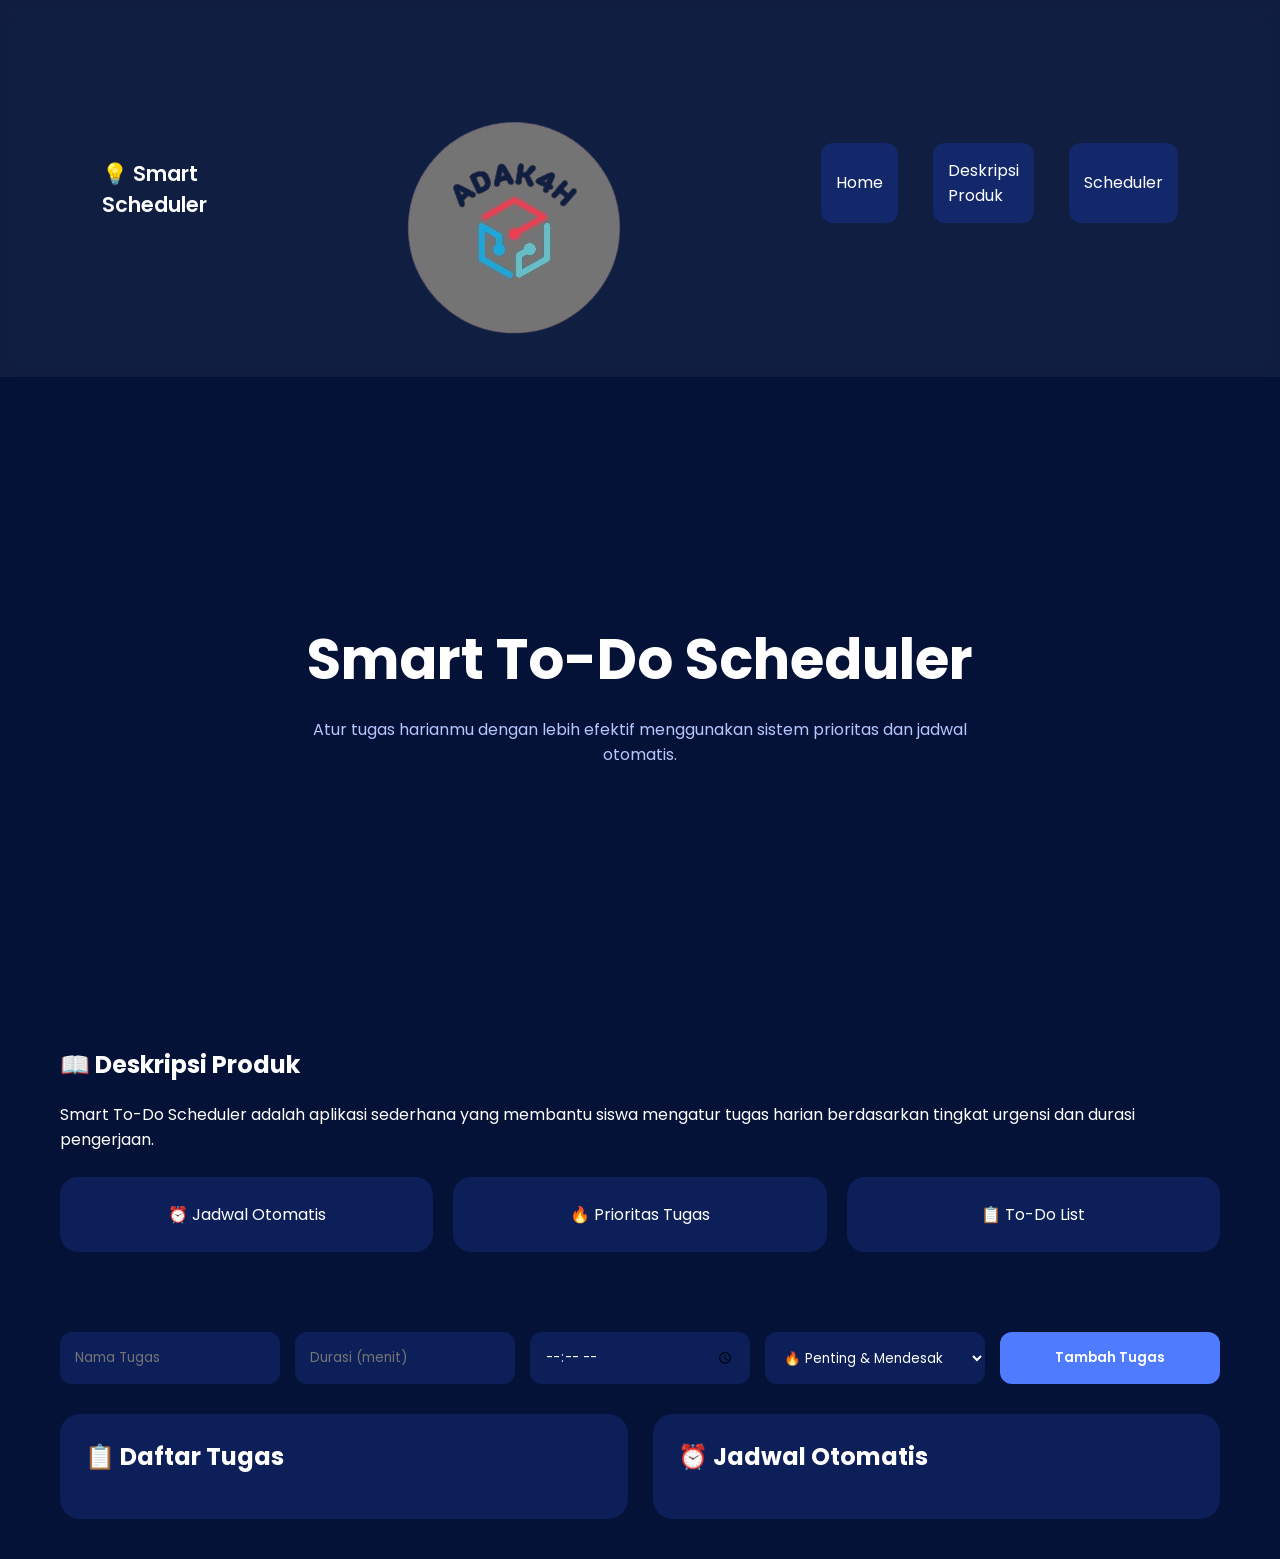
==== index.html @ 7dbcaf1c "Update index.html" ====
<!DOCTYPE html>
<html lang="id">
<head>
    <meta charset="UTF-8">
    <meta name="viewport" content="width=device-width, initial-scale=1.0">
    <title>Smart To-Do Scheduler</title>
    <link rel="stylesheet" href="styles.css">
</head>
<body>

    <nav class="navbar">
        <div class="logo">
            💡 Smart Scheduler
        </div>
        <img src="logo1.png" alt="Logo">
        <ul class="nav-links">
            <li><a href="https://alekxrobot.github.io/ADAK4H/">Home</a></li>
            <li><a href="#deskripsi">Deskripsi Produk</a></li>
            <li><a href="#scheduler">Scheduler</a></li>
        </ul>
    </nav>

    <section id="home" class="hero">
        <h1>Smart To-Do Scheduler</h1>
        <p>
            Atur tugas harianmu dengan lebih efektif menggunakan sistem prioritas dan jadwal otomatis.
        </p>
    </section>
    
    <section id="deskripsi" class="info-card">
        <h2>📖 Deskripsi Produk</h2>

        <p>
            Smart To-Do Scheduler adalah aplikasi sederhana yang membantu siswa
            mengatur tugas harian berdasarkan tingkat urgensi dan durasi pengerjaan.
        </p>

        <div class="features">
            <div class="feature-box">
                ⏰ Jadwal Otomatis
            </div>

            <div class="feature-box">
                🔥 Prioritas Tugas
            </div>

            <div class="feature-box">
                📋 To-Do List
            </div>
        </div>
    </section>

    <!-- Scheduler -->
    <section id="scheduler">

        <div class="form-box">

            <input type="text"
                id="taskName"
                placeholder="Nama Tugas">

            <input type="number"
                id="duration"
                placeholder="Durasi (menit)">

            <input type="time"
                id="startTime">

            <select id="priority">
                <option value="1">🔥 Penting & Mendesak</option>
                <option value="2">⭐ Penting & Tidak Mendesak</option>
                <option value="3">⚡ Tidak Penting & Mendesak</option>
                <option value="4">📝 Tidak Penting & Tidak Mendesak</option>
            </select>

            <button onclick="addTask()">
                Tambah Tugas
            </button>

        </div>

        <div class="content">

            <div class="card">
                <h2>📋 Daftar Tugas</h2>
                <ul id="taskList"></ul>
            </div>

            <div class="card">
                <h2>⏰ Jadwal Otomatis</h2>
                <ul id="scheduleList"></ul>
            </div>

        </div>

    </section>

<script>

let tasks = [];

function addTask(){

    const taskName =
    document.getElementById("taskName").value;

    const duration =
    document.getElementById("duration").value;

    const startTime =
    document.getElementById("startTime").value;

    const priority =
    document.getElementById("priority").value;

    if(!taskName || !duration || !startTime){
        alert("Lengkapi semua data!");
        return;
    }

    tasks.push({
        taskName,
        duration: parseInt(duration),
        startTime,
        priority: parseInt(priority)
    });

    document.getElementById("taskName").value="";
    document.getElementById("duration").value="";

    renderTasks();
    generateSchedule();
}

function renderTasks(){

    const taskList =
    document.getElementById("taskList");

    taskList.innerHTML="";

    tasks.forEach((task,index)=>{

        taskList.innerHTML += `
        <li>
            <div>
                <strong>${task.taskName}</strong><br>
                ${task.duration} menit
            </div>

            <button
            class="delete-btn"
            onclick="deleteTask(${index})">
            Hapus
            </button>
        </li>
        `;
    });
}

function deleteTask(index){

    tasks.splice(index,1);

    renderTasks();
    generateSchedule();
}

function generateSchedule(){

    const scheduleList =
    document.getElementById("scheduleList");

    scheduleList.innerHTML="";

    const sorted =
    [...tasks].sort(
        (a,b)=>a.priority-b.priority
    );

    sorted.forEach(task=>{

        let [hour,minute] =
        task.startTime.split(":").map(Number);

        let start =
        hour*60 + minute;

        let finish =
        start + task.duration;

        let endHour =
        Math.floor(finish/60);

        let endMinute =
        finish%60;

        scheduleList.innerHTML += `
        <li>
            <div>
                <strong>${task.taskName}</strong><br>
                ${task.startTime}
                -
                ${String(endHour).padStart(2,"0")}:
                ${String(endMinute).padStart(2,"0")}
                <br>
                Istirahat 10 menit
            </div>
        </li>
        `;
    });
}

</script>

</body>
</html>
---- styles.css ----
@import url('https://fonts.googleapis.com/css2?family=Poppins:wght@300;400;500;600;700&display=swap');

*{
    margin:0;
    padding:0;
    box-sizing:border-box;
    font-family:'Poppins',sans-serif;
}

html{
    scroll-behavior:smooth;
}

body{
    background:#041237;
    color:white;
}


.navbar{
    width:100%;
    display:flex;
    justify-content:space-between;
    align-items:center;

    padding:20px 8%;

    background:rgba(255,255,255,0.05);

    backdrop-filter:blur(10px);
    position:sticky;
    top:0;
    z-index:1000;
}

.logo{
    font-size:1.3rem;
    font-weight:600;
}

.nav-links{
    display:flex;
    list-style:none;
    gap:35px;
}

.nav-links a{
    text-decoration:none;
    color:white;
    transition:.3s;
}

.nav-links a:hover{
    color:#6d8fff;
}

.hero{
    min-height:70vh;

    display:flex;
    flex-direction:column;
    justify-content:center;
    align-items:center;

    text-align:center;

    padding:20px;
}

.hero h1{
    font-size:3.5rem;
    margin-bottom:15px;
}

.hero p{
    max-width:700px;
    color:#b8c6ff;
}


.info-card{
    max-width:1200px;
    margin:auto;
    padding:40px 20px;
}

.info-card h2{
    margin-bottom:20px;
}

.features{
    display:flex;
    gap:20px;
    margin-top:25px;
    flex-wrap:wrap;
}

.feature-box{
    flex:1;
    min-width:220px;

    background:#0d1f58;

    padding:25px;

    border-radius:18px;

    text-align:center;
}


#scheduler{
    max-width:1200px;
    margin:auto;
    padding:40px 20px;
}

.form-box{
    display:grid;
    grid-template-columns:
    repeat(auto-fit,minmax(200px,1fr));

    gap:15px;

    margin-bottom:30px;
}

.form-box input,
.form-box select{
    padding:15px;

    border:none;
    border-radius:12px;

    background:#0d1f58;
    color:white;
}

.form-box button{
    background:#4f7cff;
    color:white;

    border:none;

    border-radius:12px;

    cursor:pointer;

    font-weight:600;
}


.content{
    display:grid;
    grid-template-columns:1fr 1fr;
    gap:25px;
}

.card{
    background:#0d1f58;

    padding:25px;

    border-radius:20px;
}

.card h2{
    margin-bottom:20px;
}

ul{
    list-style:none;
}

li{
    background:#13286b;

    padding:15px;

    border-radius:12px;

    margin-bottom:12px;

    display:flex;
    justify-content:space-between;
    align-items:center;
}

.delete-btn{
    background:#ff5a5a;
    color:white;

    border:none;

    padding:8px 12px;

    border-radius:8px;

    cursor:pointer;
}



@media(max-width:900px){

    .content{
        grid-template-columns:1fr;
    }

    .hero h1{
        font-size:2.4rem;
    }

}

@media(max-width:768px){

    .navbar{
        flex-direction:column;
        gap:15px;
    }

    .nav-links{
        gap:15px;
        flex-wrap:wrap;
        justify-content:center;
    }

    li{
        flex-direction:column;
        gap:10px;
        align-items:flex-start;
    }

}
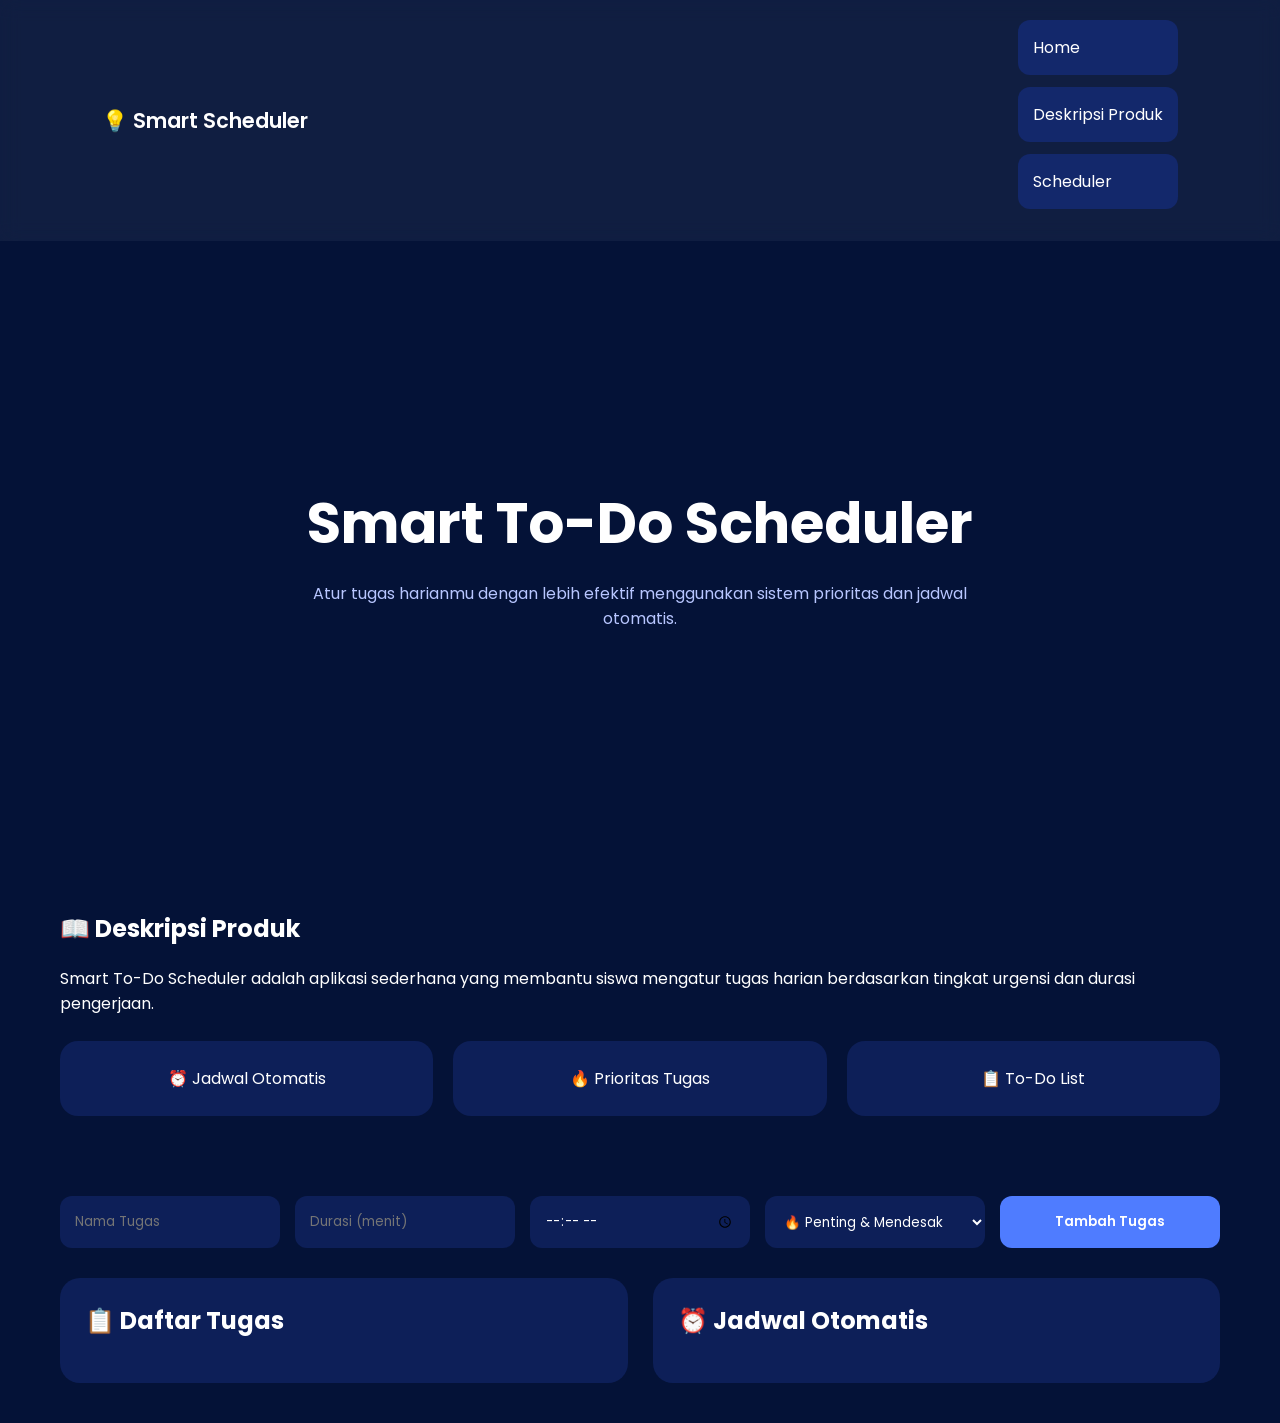
==== commit d9957e2f: "Update index.html" ====
--- a/index.html
+++ b/index.html
@@ -12,7 +12,7 @@
         <div class="logo">
             💡 Smart Scheduler
         </div>
-        <img src="logo1.png" alt="Logo">
+    
         <ul class="nav-links">
             <li><a href="https://alekxrobot.github.io/ADAK4H/">Home</a></li>
             <li><a href="#deskripsi">Deskripsi Produk</a></li>
--- a/styles.css
+++ b/styles.css
@@ -36,6 +36,15 @@
 .logo{
     font-size:1.3rem;
     font-weight:600;
+
+    }
+
+.brand img {
+    width: 150px;
+    height: 150px;
+    object-fit: contain;
+    margin-top: -20px;
+}
 }
 
 .nav-links{
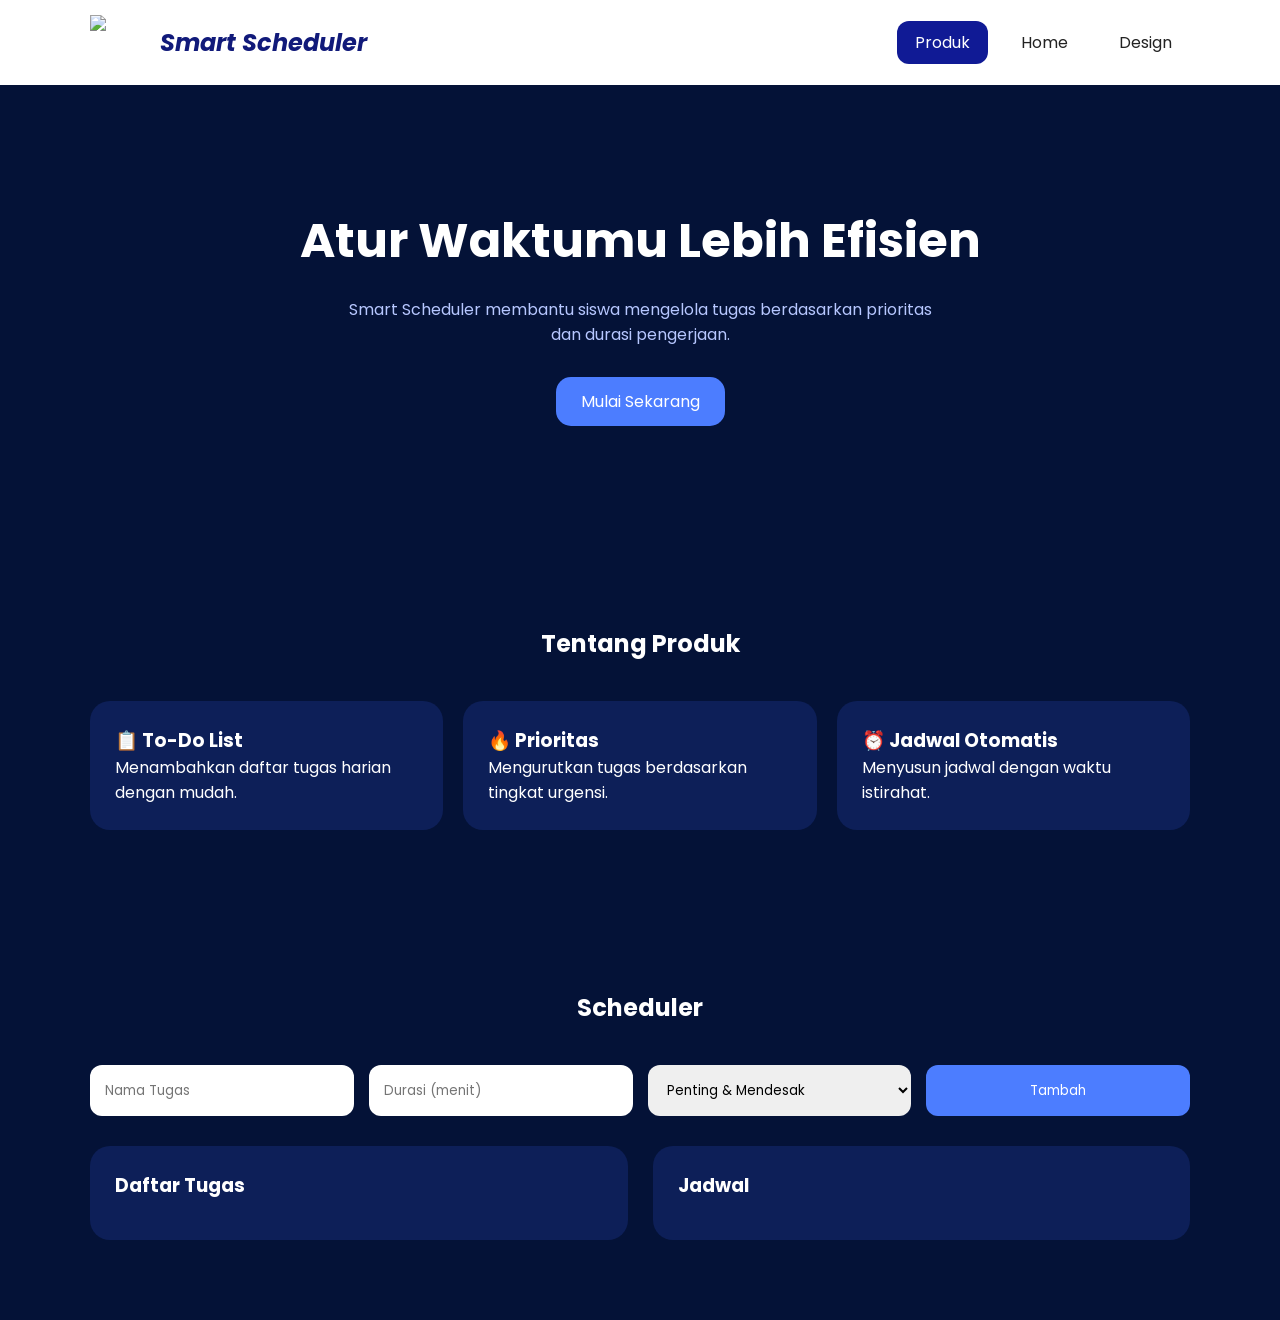
==== commit d4e8fc5f: "Update index.html" ====
--- a/index.html
+++ b/index.html
@@ -3,91 +3,106 @@
 <head>
     <meta charset="UTF-8">
     <meta name="viewport" content="width=device-width, initial-scale=1.0">
-    <title>Smart To-Do Scheduler</title>
+    <title>Smart Scheduler</title>
     <link rel="stylesheet" href="styles.css">
 </head>
 <body>
 
+    <!-- NAVBAR -->
     <nav class="navbar">
-        <div class="logo">
-            💡 Smart Scheduler
+
+        <div class="brand">
+            <img src="https://cdn-icons-png.flaticon.com/512/3652/3652191.png" alt="Logo">
+            <h2>Smart Scheduler</h2>
         </div>
-    
-        <ul class="nav-links">
-            <li><a href="https://alekxrobot.github.io/ADAK4H/">Home</a></li>
-            <li><a href="#deskripsi">Deskripsi Produk</a></li>
-            <li><a href="#scheduler">Scheduler</a></li>
+
+        <ul class="menu">
+            <li><a href="#home" class="active">Produk</a></li>
+            <li><a href="#tentang">Home</a></li>
+            <li><a href="#scheduler">Design</a></li>
         </ul>
+
     </nav>
 
+    <!-- HOME -->
     <section id="home" class="hero">
-        <h1>Smart To-Do Scheduler</h1>
-        <p>
-            Atur tugas harianmu dengan lebih efektif menggunakan sistem prioritas dan jadwal otomatis.
-        </p>
-    </section>
-    
-    <section id="deskripsi" class="info-card">
-        <h2>📖 Deskripsi Produk</h2>
+
+        <h1>Atur Waktumu Lebih Efisien</h1>
 
         <p>
-            Smart To-Do Scheduler adalah aplikasi sederhana yang membantu siswa
-            mengatur tugas harian berdasarkan tingkat urgensi dan durasi pengerjaan.
+            Smart Scheduler membantu siswa mengelola tugas
+            berdasarkan prioritas dan durasi pengerjaan.
         </p>
 
-        <div class="features">
-            <div class="feature-box">
-                ⏰ Jadwal Otomatis
+        <a href="#scheduler" class="hero-btn">
+            Mulai Sekarang
+        </a>
+
+    </section>
+
+    <!-- TENTANG -->
+    <section id="tentang" class="section">
+
+        <h2>Tentang Produk</h2>
+
+        <div class="feature-container">
+
+            <div class="feature-card">
+                <h3>📋 To-Do List</h3>
+                <p>
+                    Menambahkan daftar tugas harian dengan mudah.
+                </p>
             </div>
 
-            <div class="feature-box">
-                🔥 Prioritas Tugas
+            <div class="feature-card">
+                <h3>🔥 Prioritas</h3>
+                <p>
+                    Mengurutkan tugas berdasarkan tingkat urgensi.
+                </p>
             </div>
 
-            <div class="feature-box">
-                📋 To-Do List
+            <div class="feature-card">
+                <h3>⏰ Jadwal Otomatis</h3>
+                <p>
+                    Menyusun jadwal dengan waktu istirahat.
+                </p>
             </div>
+
         </div>
+
     </section>
 
-    <!-- Scheduler -->
-    <section id="scheduler">
+    <!-- SCHEDULER -->
+    <section id="scheduler" class="section">
+
+        <h2>Scheduler</h2>
 
         <div class="form-box">
 
-            <input type="text"
-                id="taskName"
-                placeholder="Nama Tugas">
+            <input type="text" id="task" placeholder="Nama Tugas">
 
-            <input type="number"
-                id="duration"
-                placeholder="Durasi (menit)">
-
-            <input type="time"
-                id="startTime">
+            <input type="number" id="duration" placeholder="Durasi (menit)">
 
             <select id="priority">
-                <option value="1">🔥 Penting & Mendesak</option>
-                <option value="2">⭐ Penting & Tidak Mendesak</option>
-                <option value="3">⚡ Tidak Penting & Mendesak</option>
-                <option value="4">📝 Tidak Penting & Tidak Mendesak</option>
+                <option value="1">Penting & Mendesak</option>
+                <option value="2">Penting & Tidak Mendesak</option>
+                <option value="3">Tidak Penting & Mendesak</option>
+                <option value="4">Tidak Penting & Tidak Mendesak</option>
             </select>
 
-            <button onclick="addTask()">
-                Tambah Tugas
-            </button>
+            <button onclick="addTask()">Tambah</button>
 
         </div>
 
         <div class="content">
 
             <div class="card">
-                <h2>📋 Daftar Tugas</h2>
+                <h3>Daftar Tugas</h3>
                 <ul id="taskList"></ul>
             </div>
 
             <div class="card">
-                <h2>⏰ Jadwal Otomatis</h2>
+                <h3>Jadwal</h3>
                 <ul id="scheduleList"></ul>
             </div>
 
@@ -97,118 +112,74 @@
 
 <script>
 
-let tasks = [];
+let tasks=[];
 
 function addTask(){
 
-    const taskName =
-    document.getElementById("taskName").value;
+    const task=
+    document.getElementById("task").value;
 
-    const duration =
+    const duration=
     document.getElementById("duration").value;
 
-    const startTime =
-    document.getElementById("startTime").value;
-
-    const priority =
+    const priority=
     document.getElementById("priority").value;
 
-    if(!taskName || !duration || !startTime){
-        alert("Lengkapi semua data!");
+    if(!task || !duration){
+        alert("Lengkapi data!");
         return;
     }
 
     tasks.push({
-        taskName,
-        duration: parseInt(duration),
-        startTime,
-        priority: parseInt(priority)
+        task,
+        duration,
+        priority
     });
 
-    document.getElementById("taskName").value="";
-    document.getElementById("duration").value="";
-
     renderTasks();
-    generateSchedule();
 }
 
 function renderTasks(){
 
-    const taskList =
+    const taskList=
     document.getElementById("taskList");
 
+    const scheduleList=
+    document.getElementById("scheduleList");
+
     taskList.innerHTML="";
+    scheduleList.innerHTML="";
 
-    tasks.forEach((task,index)=>{
+    const sorted=
+    [...tasks].sort(
+        (a,b)=>a.priority-b.priority
+    );
+
+    sorted.forEach((item,index)=>{
 
         taskList.innerHTML += `
         <li>
-            <div>
-                <strong>${task.taskName}</strong><br>
-                ${task.duration} menit
-            </div>
+        ${item.task}
+        <button onclick="removeTask(${index})">
+        Hapus
+        </button>
+        </li>
+        `;
 
-            <button
-            class="delete-btn"
-            onclick="deleteTask(${index})">
-            Hapus
-            </button>
+        scheduleList.innerHTML += `
+        <li>
+        ${item.task} (${item.duration} menit)
         </li>
         `;
     });
 }
 
-function deleteTask(index){
+function removeTask(index){
 
     tasks.splice(index,1);
 
     renderTasks();
-    generateSchedule();
-}
 
-function generateSchedule(){
-
-    const scheduleList =
-    document.getElementById("scheduleList");
-
-    scheduleList.innerHTML="";
-
-    const sorted =
-    [...tasks].sort(
-        (a,b)=>a.priority-b.priority
-    );
-
-    sorted.forEach(task=>{
-
-        let [hour,minute] =
-        task.startTime.split(":").map(Number);
-
-        let start =
-        hour*60 + minute;
-
-        let finish =
-        start + task.duration;
-
-        let endHour =
-        Math.floor(finish/60);
-
-        let endMinute =
-        finish%60;
-
-        scheduleList.innerHTML += `
-        <li>
-            <div>
-                <strong>${task.taskName}</strong><br>
-                ${task.startTime}
-                -
-                ${String(endHour).padStart(2,"0")}:
-                ${String(endMinute).padStart(2,"0")}
-                <br>
-                Istirahat 10 menit
-            </div>
-        </li>
-        `;
-    });
 }
 
 </script>
--- a/styles.css
+++ b/styles.css
@@ -1,4 +1,4 @@
-@import url('https://fonts.googleapis.com/css2?family=Poppins:wght@300;400;500;600;700&display=swap');
+@import url('https://fonts.googleapis.com/css2?family=Poppins:wght@300;400;500;600&display=swap');
 
 *{
     margin:0;
@@ -16,113 +16,112 @@
     color:white;
 }
 
+/* NAVBAR */
 
 .navbar{
-    width:100%;
+    background:white;
+
     display:flex;
     justify-content:space-between;
     align-items:center;
 
-    padding:20px 8%;
-
-    background:rgba(255,255,255,0.05);
-
-    backdrop-filter:blur(10px);
-    position:sticky;
-    top:0;
-    z-index:1000;
-}
-
-.logo{
-    font-size:1.3rem;
-    font-weight:600;
-
-    }
-
-.brand img {
-    width: 150px;
-    height: 150px;
-    object-fit: contain;
-    margin-top: -20px;
-}
-}
-
-.nav-links{
-    display:flex;
+    padding:15px 7%;
+}
+
+.brand{
+    display:flex;
+    align-items:center;
+    gap:15px;
+}
+
+.brand img{
+    width:55px;
+    height:55px;
+}
+
+.brand h2{
+    color:#111a7a;
+    font-style:italic;
+}
+
+.menu{
+    display:flex;
+    gap:15px;
     list-style:none;
-    gap:35px;
-}
-
-.nav-links a{
+}
+
+.menu a{
     text-decoration:none;
-    color:white;
-    transition:.3s;
-}
-
-.nav-links a:hover{
-    color:#6d8fff;
-}
+    color:#222;
+    padding:10px 18px;
+    border-radius:12px;
+}
+
+.menu .active{
+    background:#101a95;
+    color:white;
+}
+
+/* HERO */
 
 .hero{
-    min-height:70vh;
-
-    display:flex;
-    flex-direction:column;
-    justify-content:center;
-    align-items:center;
-
     text-align:center;
-
-    padding:20px;
+    padding:120px 20px;
 }
 
 .hero h1{
-    font-size:3.5rem;
-    margin-bottom:15px;
+    font-size:3rem;
+    margin-bottom:20px;
 }
 
 .hero p{
-    max-width:700px;
-    color:#b8c6ff;
-}
-
-
-.info-card{
-    max-width:1200px;
+    max-width:600px;
     margin:auto;
-    padding:40px 20px;
-}
-
-.info-card h2{
-    margin-bottom:20px;
-}
-
-.features{
-    display:flex;
+    color:#b7c7ff;
+}
+
+.hero-btn{
+    display:inline-block;
+    margin-top:30px;
+
+    background:#4c7dff;
+    color:white;
+
+    text-decoration:none;
+
+    padding:12px 25px;
+
+    border-radius:15px;
+}
+
+/* SECTION */
+
+.section{
+    padding:80px 7%;
+}
+
+.section h2{
+    text-align:center;
+    margin-bottom:40px;
+}
+
+/* FITUR */
+
+.feature-container{
+    display:grid;
+    grid-template-columns:
+    repeat(auto-fit,minmax(250px,1fr));
+
     gap:20px;
-    margin-top:25px;
-    flex-wrap:wrap;
-}
-
-.feature-box{
-    flex:1;
-    min-width:220px;
-
+}
+
+.feature-card{
     background:#0d1f58;
-
     padding:25px;
-
-    border-radius:18px;
-
-    text-align:center;
-}
-
-
-#scheduler{
-    max-width:1200px;
-    margin:auto;
-    padding:40px 20px;
-}
+    border-radius:20px;
+}
+
+/* FORM */
 
 .form-box{
     display:grid;
@@ -137,27 +136,19 @@
 .form-box input,
 .form-box select{
     padding:15px;
-
     border:none;
     border-radius:12px;
-
-    background:#0d1f58;
-    color:white;
 }
 
 .form-box button{
-    background:#4f7cff;
-    color:white;
-
+    background:#4c7dff;
+    color:white;
     border:none;
-
     border-radius:12px;
-
     cursor:pointer;
-
-    font-weight:600;
-}
-
+}
+
+/* CONTENT */
 
 .content{
     display:grid;
@@ -167,60 +158,34 @@
 
 .card{
     background:#0d1f58;
-
     padding:25px;
-
     border-radius:20px;
 }
 
-.card h2{
-    margin-bottom:20px;
-}
-
-ul{
-    list-style:none;
-}
-
-li{
-    background:#13286b;
-
-    padding:15px;
-
-    border-radius:12px;
-
-    margin-bottom:12px;
+.card h3{
+    margin-bottom:15px;
+}
+
+.card li{
+    background:#142b77;
+    margin-bottom:10px;
+    padding:12px;
+    border-radius:10px;
 
     display:flex;
     justify-content:space-between;
     align-items:center;
 }
 
-.delete-btn{
-    background:#ff5a5a;
-    color:white;
-
+.card button{
+    background:#ff5757;
+    color:white;
     border:none;
-
-    padding:8px 12px;
-
+    padding:6px 10px;
     border-radius:8px;
-
-    cursor:pointer;
-}
-
-
-
-@media(max-width:900px){
-
-    .content{
-        grid-template-columns:1fr;
-    }
-
-    .hero h1{
-        font-size:2.4rem;
-    }
-
-}
+}
+
+/* RESPONSIVE */
 
 @media(max-width:768px){
 
@@ -229,16 +194,12 @@
         gap:15px;
     }
 
-    .nav-links{
-        gap:15px;
-        flex-wrap:wrap;
-        justify-content:center;
+    .content{
+        grid-template-columns:1fr;
     }
 
-    li{
-        flex-direction:column;
-        gap:10px;
-        align-items:flex-start;
+    .hero h1{
+        font-size:2rem;
     }
 
 }
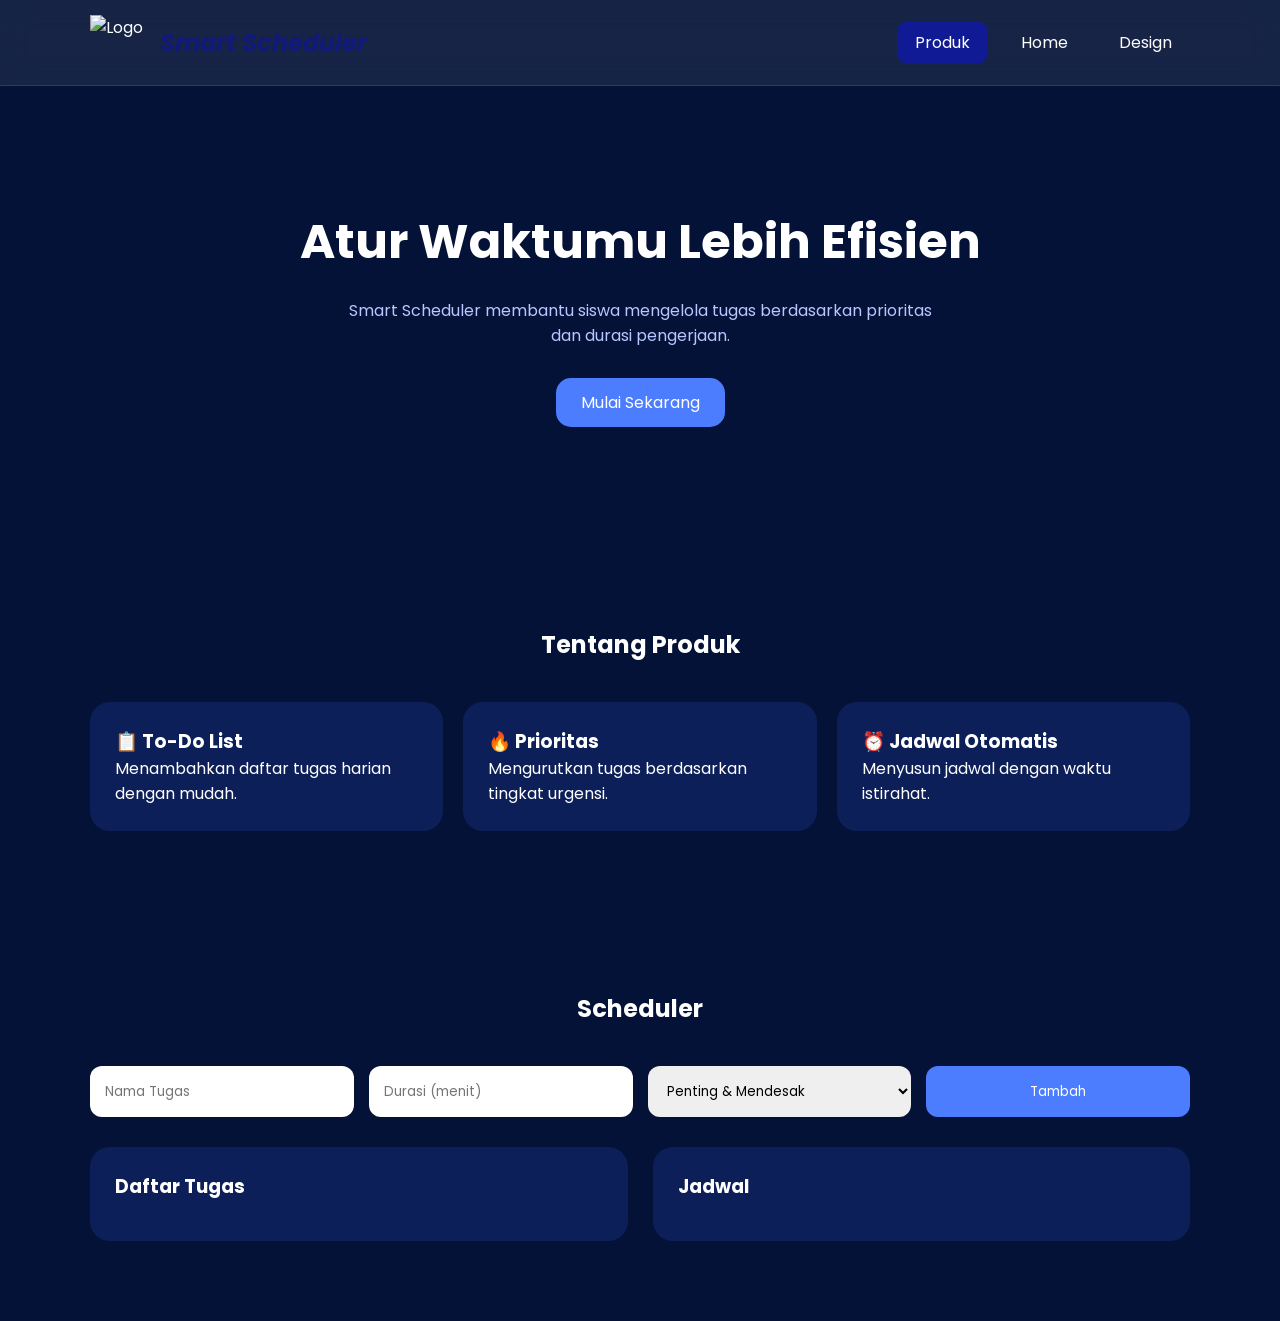
==== commit 46b9b456: "Update index.html" ====
--- a/index.html
+++ b/index.html
@@ -17,9 +17,9 @@
         </div>
 
         <ul class="menu">
-            <li><a href="#home" class="active">Produk</a></li>
-            <li><a href="#tentang">Home</a></li>
-            <li><a href="#scheduler">Design</a></li>
+            <li><a href="index.html" class="active">Produk</a></li>
+            <li><a href="https://alekxrobot.github.io/ADAK4H/">Home</a></li>
+            <li><a href="design.html">Design</a></li>
         </ul>
 
     </nav>
--- a/styles.css
+++ b/styles.css
@@ -19,13 +19,21 @@
 /* NAVBAR */
 
 .navbar{
-    background:white;
+   position:sticky;
+    top:0;
+    z-index:1000;
 
     display:flex;
     justify-content:space-between;
     align-items:center;
 
     padding:15px 7%;
+
+    background:rgba(255,255,255,0.08);
+    backdrop-filter:blur(15px);
+    -webkit-backdrop-filter:blur(15px);
+
+    border-bottom:1px solid rgba(255,255,255,0.1);
 }
 
 .brand{
@@ -52,7 +60,7 @@
 
 .menu a{
     text-decoration:none;
-    color:#222;
+    color:white;
     padding:10px 18px;
     border-radius:12px;
 }
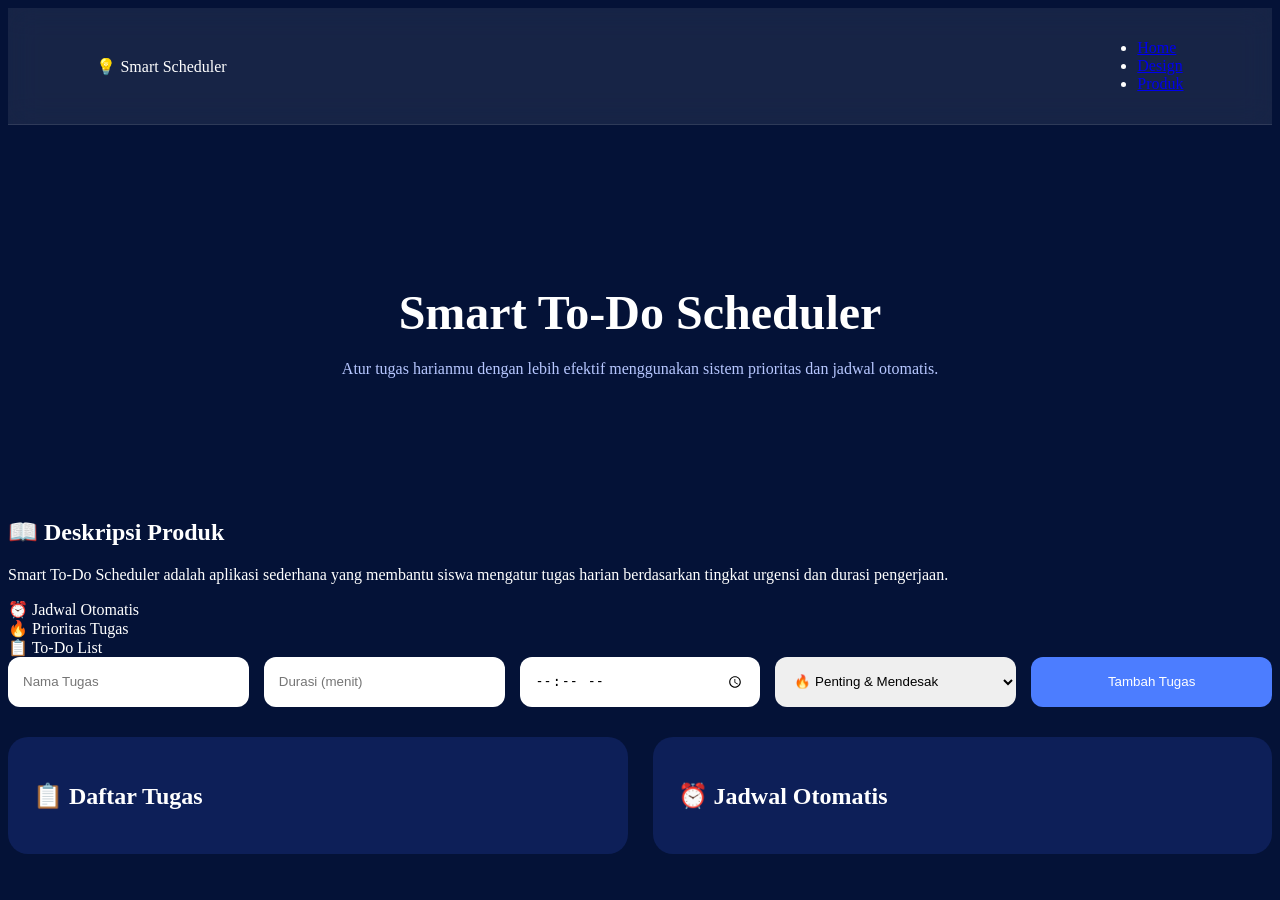
==== commit 243ae3f7: "Update index.html" ====
--- a/index.html
+++ b/index.html
@@ -3,106 +3,94 @@
 <head>
     <meta charset="UTF-8">
     <meta name="viewport" content="width=device-width, initial-scale=1.0">
-    <title>Smart Scheduler</title>
+    <title>Smart To-Do Scheduler</title>
     <link rel="stylesheet" href="styles.css">
 </head>
 <body>
 
-    <!-- NAVBAR -->
+    <!-- Navbar -->
     <nav class="navbar">
-
-        <div class="brand">
-            <img src="https://cdn-icons-png.flaticon.com/512/3652/3652191.png" alt="Logo">
-            <h2>Smart Scheduler</h2>
-        </div>
-
-        <ul class="menu">
-            <li><a href="index.html" class="active">Produk</a></li>
+        <div class="logo">
+            💡 Smart Scheduler
+        </div>
+
+        <ul class="nav-links">
             <li><a href="https://alekxrobot.github.io/ADAK4H/">Home</a></li>
             <li><a href="design.html">Design</a></li>
+            <li><a href="index.html">Produk</a></li>
         </ul>
-
     </nav>
 
-    <!-- HOME -->
+    <!-- Home -->
     <section id="home" class="hero">
-
-        <h1>Atur Waktumu Lebih Efisien</h1>
-
+        <h1>Smart To-Do Scheduler</h1>
         <p>
-            Smart Scheduler membantu siswa mengelola tugas
-            berdasarkan prioritas dan durasi pengerjaan.
+            Atur tugas harianmu dengan lebih efektif menggunakan sistem prioritas dan jadwal otomatis.
         </p>
-
-        <a href="#scheduler" class="hero-btn">
-            Mulai Sekarang
-        </a>
-
     </section>
 
-    <!-- TENTANG -->
-    <section id="tentang" class="section">
-
-        <h2>Tentang Produk</h2>
-
-        <div class="feature-container">
-
-            <div class="feature-card">
-                <h3>📋 To-Do List</h3>
-                <p>
-                    Menambahkan daftar tugas harian dengan mudah.
-                </p>
-            </div>
-
-            <div class="feature-card">
-                <h3>🔥 Prioritas</h3>
-                <p>
-                    Mengurutkan tugas berdasarkan tingkat urgensi.
-                </p>
-            </div>
-
-            <div class="feature-card">
-                <h3>⏰ Jadwal Otomatis</h3>
-                <p>
-                    Menyusun jadwal dengan waktu istirahat.
-                </p>
-            </div>
-
-        </div>
-
+    <!-- Deskripsi -->
+    <section id="deskripsi" class="info-card">
+        <h2>📖 Deskripsi Produk</h2>
+
+        <p>
+            Smart To-Do Scheduler adalah aplikasi sederhana yang membantu siswa
+            mengatur tugas harian berdasarkan tingkat urgensi dan durasi pengerjaan.
+        </p>
+
+        <div class="features">
+            <div class="feature-box">
+                ⏰ Jadwal Otomatis
+            </div>
+
+            <div class="feature-box">
+                🔥 Prioritas Tugas
+            </div>
+
+            <div class="feature-box">
+                📋 To-Do List
+            </div>
+        </div>
     </section>
 
-    <!-- SCHEDULER -->
-    <section id="scheduler" class="section">
-
-        <h2>Scheduler</h2>
+    <!-- Scheduler -->
+    <section id="scheduler">
 
         <div class="form-box">
 
-            <input type="text" id="task" placeholder="Nama Tugas">
-
-            <input type="number" id="duration" placeholder="Durasi (menit)">
+            <input type="text"
+                id="taskName"
+                placeholder="Nama Tugas">
+
+            <input type="number"
+                id="duration"
+                placeholder="Durasi (menit)">
+
+            <input type="time"
+                id="startTime">
 
             <select id="priority">
-                <option value="1">Penting & Mendesak</option>
-                <option value="2">Penting & Tidak Mendesak</option>
-                <option value="3">Tidak Penting & Mendesak</option>
-                <option value="4">Tidak Penting & Tidak Mendesak</option>
+                <option value="1">🔥 Penting & Mendesak</option>
+                <option value="2">⭐ Penting & Tidak Mendesak</option>
+                <option value="3">⚡ Tidak Penting & Mendesak</option>
+                <option value="4">📝 Tidak Penting & Tidak Mendesak</option>
             </select>
 
-            <button onclick="addTask()">Tambah</button>
+            <button onclick="addTask()">
+                Tambah Tugas
+            </button>
 
         </div>
 
         <div class="content">
 
             <div class="card">
-                <h3>Daftar Tugas</h3>
+                <h2>📋 Daftar Tugas</h2>
                 <ul id="taskList"></ul>
             </div>
 
             <div class="card">
-                <h3>Jadwal</h3>
+                <h2>⏰ Jadwal Otomatis</h2>
                 <ul id="scheduleList"></ul>
             </div>
 
@@ -112,76 +100,120 @@
 
 <script>
 
-let tasks=[];
+let tasks = [];
 
 function addTask(){
 
-    const task=
-    document.getElementById("task").value;
-
-    const duration=
+    const taskName =
+    document.getElementById("taskName").value;
+
+    const duration =
     document.getElementById("duration").value;
 
-    const priority=
+    const startTime =
+    document.getElementById("startTime").value;
+
+    const priority =
     document.getElementById("priority").value;
 
-    if(!task || !duration){
-        alert("Lengkapi data!");
+    if(!taskName || !duration || !startTime){
+        alert("Lengkapi semua data!");
         return;
     }
 
     tasks.push({
-        task,
-        duration,
-        priority
+        taskName,
+        duration: parseInt(duration),
+        startTime,
+        priority: parseInt(priority)
     });
 
+    document.getElementById("taskName").value="";
+    document.getElementById("duration").value="";
+
     renderTasks();
+    generateSchedule();
 }
 
 function renderTasks(){
 
-    const taskList=
+    const taskList =
     document.getElementById("taskList");
 
-    const scheduleList=
+    taskList.innerHTML="";
+
+    tasks.forEach((task,index)=>{
+
+        taskList.innerHTML += `
+        <li>
+            <div>
+                <strong>${task.taskName}</strong><br>
+                ${task.duration} menit
+            </div>
+
+            <button
+            class="delete-btn"
+            onclick="deleteTask(${index})">
+            Hapus
+            </button>
+        </li>
+        `;
+    });
+}
+
+function deleteTask(index){
+
+    tasks.splice(index,1);
+
+    renderTasks();
+    generateSchedule();
+}
+
+function generateSchedule(){
+
+    const scheduleList =
     document.getElementById("scheduleList");
 
-    taskList.innerHTML="";
     scheduleList.innerHTML="";
 
-    const sorted=
+    const sorted =
     [...tasks].sort(
         (a,b)=>a.priority-b.priority
     );
 
-    sorted.forEach((item,index)=>{
-
-        taskList.innerHTML += `
-        <li>
-        ${item.task}
-        <button onclick="removeTask(${index})">
-        Hapus
-        </button>
-        </li>
-        `;
+    sorted.forEach(task=>{
+
+        let [hour,minute] =
+        task.startTime.split(":").map(Number);
+
+        let start =
+        hour*60 + minute;
+
+        let finish =
+        start + task.duration;
+
+        let endHour =
+        Math.floor(finish/60);
+
+        let endMinute =
+        finish%60;
 
         scheduleList.innerHTML += `
         <li>
-        ${item.task} (${item.duration} menit)
+            <div>
+                <strong>${task.taskName}</strong><br>
+                ${task.startTime}
+                -
+                ${String(endHour).padStart(2,"0")}:
+                ${String(endMinute).padStart(2,"0")}
+                <br>
+                Istirahat 10 menit
+            </div>
         </li>
         `;
     });
 }
 
-function removeTask(index){
-
-    tasks.splice(index,1);
-
-    renderTasks();
-
-}
-
 </script>
 
 </body>
--- a/styles.css
+++ b/styles.css
@@ -1,6 +1,6 @@
 @import url('https://fonts.googleapis.com/css2?family=Poppins:wght@300;400;500;600&display=swap');
 
-*{
+{
     margin:0;
     padding:0;
     box-sizing:border-box;
@@ -16,7 +16,7 @@
     color:white;
 }
 
-/* NAVBAR */
+
 
 .navbar{
    position:sticky;
@@ -70,7 +70,7 @@
     color:white;
 }
 
-/* HERO */
+
 
 .hero{
     text-align:center;
@@ -102,7 +102,7 @@
     border-radius:15px;
 }
 
-/* SECTION */
+
 
 .section{
     padding:80px 7%;
@@ -113,7 +113,7 @@
     margin-bottom:40px;
 }
 
-/* FITUR */
+
 
 .feature-container{
     display:grid;
@@ -129,7 +129,7 @@
     border-radius:20px;
 }
 
-/* FORM */
+
 
 .form-box{
     display:grid;
@@ -156,7 +156,7 @@
     cursor:pointer;
 }
 
-/* CONTENT */
+
 
 .content{
     display:grid;
@@ -193,7 +193,7 @@
     border-radius:8px;
 }
 
-/* RESPONSIVE */
+
 
 @media(max-width:768px){
 
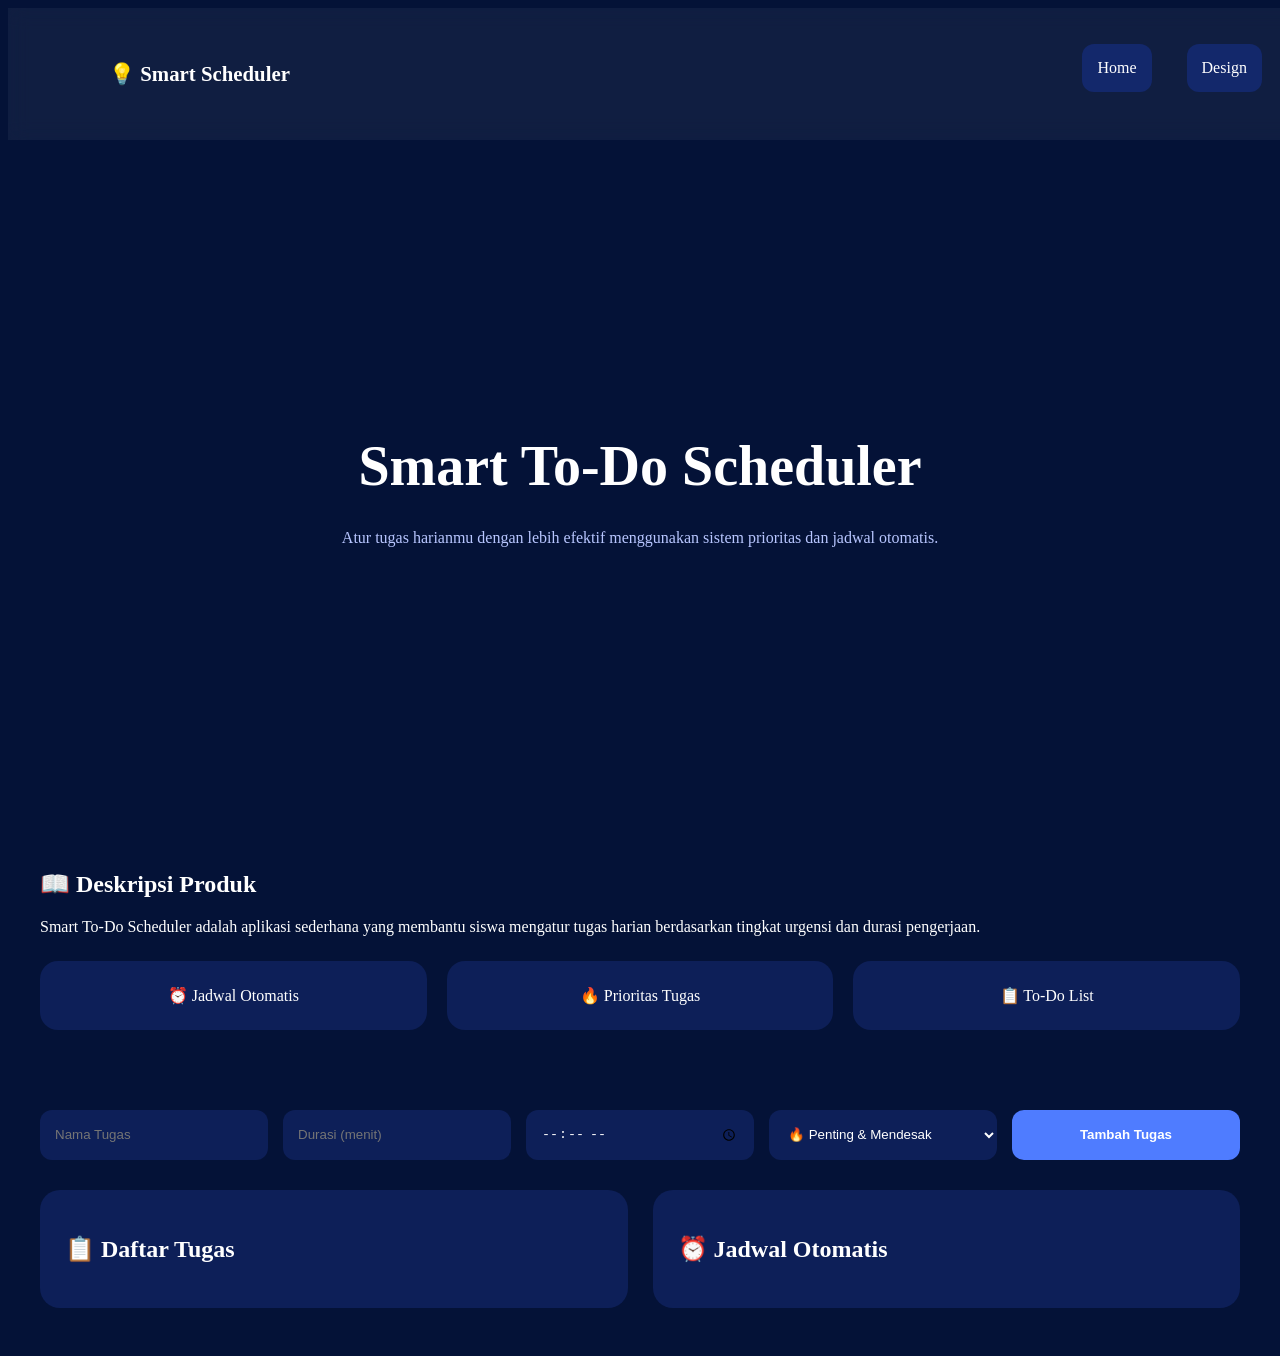
==== commit a3c89e5c: "Update index.html" ====
--- a/index.html
+++ b/index.html
@@ -8,7 +8,7 @@
 </head>
 <body>
 
-    <!-- Navbar -->
+   
     <nav class="navbar">
         <div class="logo">
             💡 Smart Scheduler
@@ -21,7 +21,7 @@
         </ul>
     </nav>
 
-    <!-- Home -->
+   
     <section id="home" class="hero">
         <h1>Smart To-Do Scheduler</h1>
         <p>
@@ -29,7 +29,6 @@
         </p>
     </section>
 
-    <!-- Deskripsi -->
     <section id="deskripsi" class="info-card">
         <h2>📖 Deskripsi Produk</h2>
 
@@ -53,7 +52,7 @@
         </div>
     </section>
 
-    <!-- Scheduler -->
+   
     <section id="scheduler">
 
         <div class="form-box">
--- a/styles.css
+++ b/styles.css
@@ -1,4 +1,4 @@
-@import url('https://fonts.googleapis.com/css2?family=Poppins:wght@300;400;500;600&display=swap');
+@import url('https://fonts.googleapis.com/css2?family=Poppins:wght@300;400;500;600;700&display=swap');
 
 {
     margin:0;
@@ -19,117 +19,107 @@
 
 
 .navbar{
-   position:sticky;
+    width:100%;
+    display:flex;
+    justify-content:space-between;
+    align-items:center;
+
+    padding:20px 8%;
+
+    background:rgba(255,255,255,0.05);
+
+    backdrop-filter:blur(10px);
+
+    position:sticky;
     top:0;
     z-index:1000;
-
-    display:flex;
-    justify-content:space-between;
+}
+
+.logo{
+    font-size:1.3rem;
+    font-weight:600;
+}
+
+.nav-links{
+    display:flex;
+    list-style:none;
+    gap:35px;
+}
+
+.nav-links a{
+    text-decoration:none;
+    color:white;
+    transition:.3s;
+}
+
+.nav-links a:hover{
+    color:#6d8fff;
+}
+
+
+
+.hero{
+    min-height:70vh;
+
+    display:flex;
+    flex-direction:column;
+    justify-content:center;
     align-items:center;
 
-    padding:15px 7%;
-
-    background:rgba(255,255,255,0.08);
-    backdrop-filter:blur(15px);
-    -webkit-backdrop-filter:blur(15px);
-
-    border-bottom:1px solid rgba(255,255,255,0.1);
-}
-
-.brand{
-    display:flex;
-    align-items:center;
-    gap:15px;
-}
-
-.brand img{
-    width:55px;
-    height:55px;
-}
-
-.brand h2{
-    color:#111a7a;
-    font-style:italic;
-}
-
-.menu{
-    display:flex;
-    gap:15px;
-    list-style:none;
-}
-
-.menu a{
-    text-decoration:none;
-    color:white;
-    padding:10px 18px;
-    border-radius:12px;
-}
-
-.menu .active{
-    background:#101a95;
-    color:white;
-}
-
-
-
-.hero{
     text-align:center;
-    padding:120px 20px;
+
+    padding:20px;
 }
 
 .hero h1{
-    font-size:3rem;
+    font-size:3.5rem;
+    margin-bottom:15px;
+}
+
+.hero p{
+    max-width:700px;
+    color:#b8c6ff;
+}
+
+
+
+.info-card{
+    max-width:1200px;
+    margin:auto;
+    padding:40px 20px;
+}
+
+.info-card h2{
     margin-bottom:20px;
 }
 
-.hero p{
-    max-width:600px;
+.features{
+    display:flex;
+    gap:20px;
+    margin-top:25px;
+    flex-wrap:wrap;
+}
+
+.feature-box{
+    flex:1;
+    min-width:220px;
+
+    background:#0d1f58;
+
+    padding:25px;
+
+    border-radius:18px;
+
+    text-align:center;
+}
+
+
+
+#scheduler{
+    max-width:1200px;
     margin:auto;
-    color:#b7c7ff;
-}
-
-.hero-btn{
-    display:inline-block;
-    margin-top:30px;
-
-    background:#4c7dff;
-    color:white;
-
-    text-decoration:none;
-
-    padding:12px 25px;
-
-    border-radius:15px;
-}
-
-
-
-.section{
-    padding:80px 7%;
-}
-
-.section h2{
-    text-align:center;
-    margin-bottom:40px;
-}
-
-
-
-.feature-container{
-    display:grid;
-    grid-template-columns:
-    repeat(auto-fit,minmax(250px,1fr));
-
-    gap:20px;
-}
-
-.feature-card{
-    background:#0d1f58;
-    padding:25px;
-    border-radius:20px;
-}
-
-
+    padding:40px 20px;
+}
 
 .form-box{
     display:grid;
@@ -144,16 +134,25 @@
 .form-box input,
 .form-box select{
     padding:15px;
+
     border:none;
     border-radius:12px;
+
+    background:#0d1f58;
+    color:white;
 }
 
 .form-box button{
-    background:#4c7dff;
-    color:white;
+    background:#4f7cff;
+    color:white;
+
     border:none;
+
     border-radius:12px;
+
     cursor:pointer;
+
+    font-weight:600;
 }
 
 
@@ -166,34 +165,60 @@
 
 .card{
     background:#0d1f58;
+
     padding:25px;
+
     border-radius:20px;
 }
 
-.card h3{
-    margin-bottom:15px;
-}
-
-.card li{
-    background:#142b77;
-    margin-bottom:10px;
-    padding:12px;
-    border-radius:10px;
+.card h2{
+    margin-bottom:20px;
+}
+
+ul{
+    list-style:none;
+}
+
+li{
+    background:#13286b;
+
+    padding:15px;
+
+    border-radius:12px;
+
+    margin-bottom:12px;
 
     display:flex;
     justify-content:space-between;
     align-items:center;
 }
 
-.card button{
-    background:#ff5757;
-    color:white;
+.delete-btn{
+    background:#ff5a5a;
+    color:white;
+
     border:none;
-    padding:6px 10px;
+
+    padding:8px 12px;
+
     border-radius:8px;
-}
-
-
+
+    cursor:pointer;
+}
+
+
+
+@media(max-width:900px){
+
+    .content{
+        grid-template-columns:1fr;
+    }
+
+    .hero h1{
+        font-size:2.4rem;
+    }
+
+}
 
 @media(max-width:768px){
 
@@ -202,12 +227,16 @@
         gap:15px;
     }
 
-    .content{
-        grid-template-columns:1fr;
-    }
-
-    .hero h1{
-        font-size:2rem;
-    }
-
-}
+    .nav-links{
+        gap:15px;
+        flex-wrap:wrap;
+        justify-content:center;
+    }
+
+    li{
+        flex-direction:column;
+        gap:10px;
+        align-items:flex-start;
+    }
+
+}
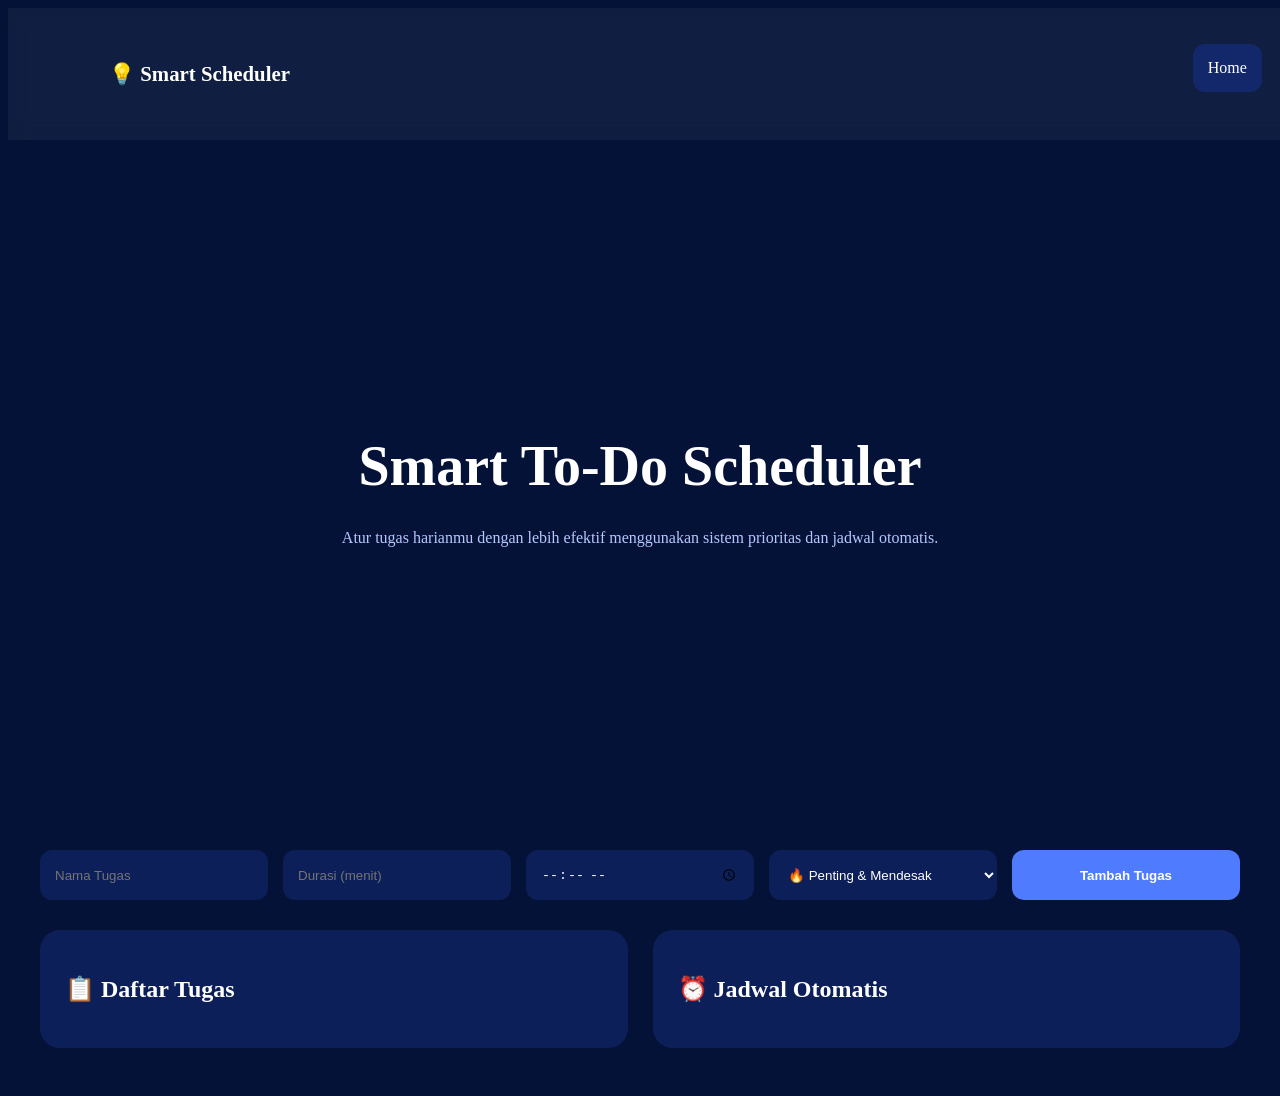
==== commit 9dff7fad: "Update index.html" ====
--- a/index.html
+++ b/index.html
@@ -16,7 +16,6 @@
 
         <ul class="nav-links">
             <li><a href="https://alekxrobot.github.io/ADAK4H/">Home</a></li>
-            <li><a href="design.html">Design</a></li>
             <li><a href="index.html">Produk</a></li>
         </ul>
     </nav>
@@ -29,28 +28,6 @@
         </p>
     </section>
 
-    <section id="deskripsi" class="info-card">
-        <h2>📖 Deskripsi Produk</h2>
-
-        <p>
-            Smart To-Do Scheduler adalah aplikasi sederhana yang membantu siswa
-            mengatur tugas harian berdasarkan tingkat urgensi dan durasi pengerjaan.
-        </p>
-
-        <div class="features">
-            <div class="feature-box">
-                ⏰ Jadwal Otomatis
-            </div>
-
-            <div class="feature-box">
-                🔥 Prioritas Tugas
-            </div>
-
-            <div class="feature-box">
-                📋 To-Do List
-            </div>
-        </div>
-    </section>
 
    
     <section id="scheduler">
